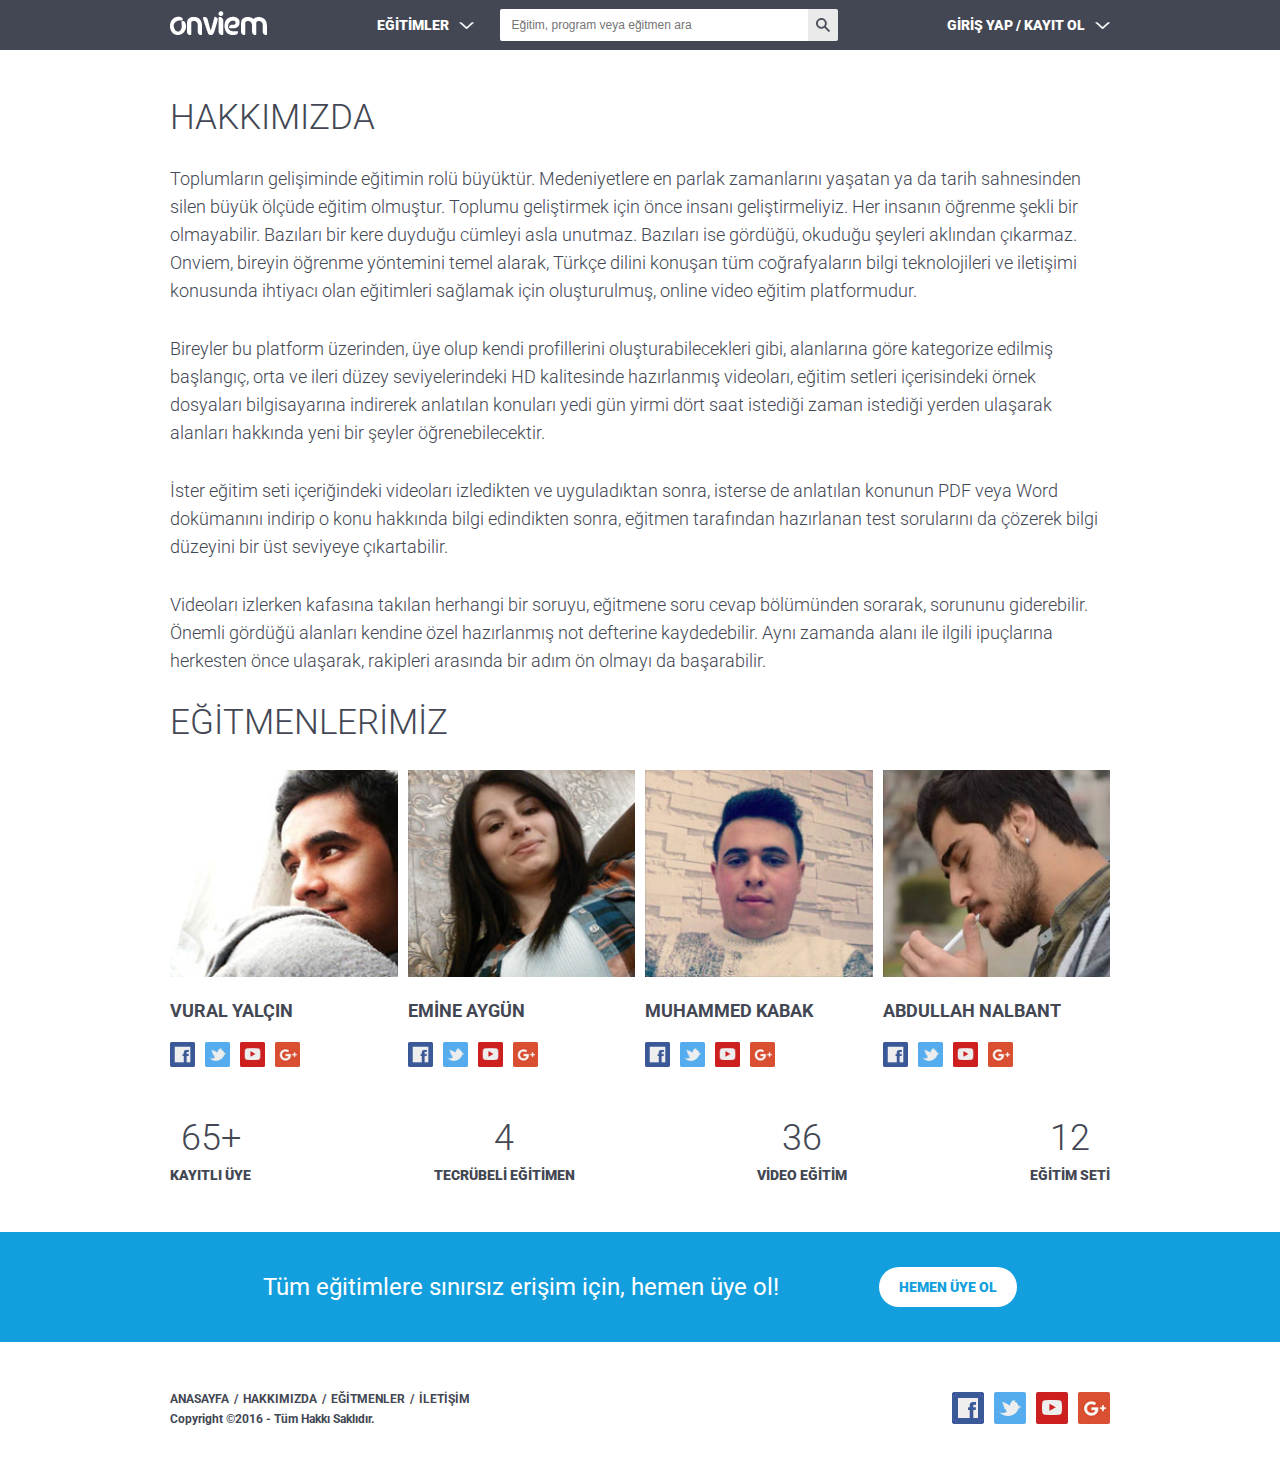
==== about.html @ bf576826 "about page development" ====
<!DOCTYPE html>
<html lang="tr">
<head>
  <meta charset="UTF-8">
  <meta http-equiv="X-UA-Compatible" content="IE=edge">
  <meta name="viewport" content="width=device-width, initial-scale=1, maximum-scale=1, user-scalable=no">
  <title>Hakkımızda - Onviem E-Learning</title>
  <link rel="preconnect" href="https://fonts.googleapis.com">
  <link rel="preconnect" href="https://fonts.gstatic.com" crossorigin>
  <link rel="stylesheet" href="assets/styles/normalize.css">
  <link href="https://fonts.googleapis.com/css2?family=Roboto:wght@300;400;700;900&display=swap" rel="stylesheet">
  <link rel="stylesheet" href="assets/styles/app.css">
</head>
<body>
  <header class="header">
    <div class="container">
      <button type="button" class="header__button-mobile-navigation">
        <span></span>
        <span></span>
        <span></span>
      </button>

      <div class="header__logo">
        <a href="index.html" class="header__logo-link">
          <img src="assets/images/onviem-logo.png" alt="Onviem" width="97" height="24" class="header__logo-image">
        </a>
      </div>

      <button type="button" class="header__button header__button-navigation">EĞİTİMLER</button>

      <div class="header__search js-container-search">
        <form method="POST" onsubmit="return false" novalidate class="header__search-form">
          <label for="query" class="header__search-label">
            <input type="text" id="query" name="query" placeholder="Eğitim, program veya eğitmen ara" class="header__search-input">
            <button type="submit" class="header__search-button">ARA</button>
          </label>
        </form>
      </div>

      <div class="header__user">
        <button type="button" class="header__button header__button-login">GİRİŞ YAP / KAYIT OL</button>
      </div>

      <button type="button" class="header__button-mobile-search js-button-mobile-search"></button>
    </div>
  </header>

  <main class="sub-page">
    <div class="container">
      <h1 class="sub-page__title">HAKKIMIZDA</h1>
      <div class="sub-page__content">
        <p>Toplumların gelişiminde eğitimin rolü büyüktür. Medeniyetlere en parlak zamanlarını yaşatan ya da tarih sahnesinden silen büyük ölçüde eğitim olmuştur. Toplumu geliştirmek için önce insanı geliştirmeliyiz. Her insanın öğrenme şekli bir olmayabilir. Bazıları bir kere duyduğu cümleyi asla unutmaz. Bazıları ise gördüğü, okuduğu şeyleri aklından çıkarmaz. Onviem, bireyin öğrenme yöntemini temel alarak, Türkçe dilini konuşan tüm coğrafyaların bilgi teknolojileri ve iletişimi konusunda ihtiyacı olan eğitimleri sağlamak için oluşturulmuş, online video eğitim platformudur.</p>
        <p>Bireyler bu platform üzerinden, üye olup kendi profillerini oluşturabilecekleri gibi, alanlarına göre kategorize edilmiş başlangıç, orta ve ileri düzey seviyelerindeki HD kalitesinde hazırlanmış videoları, eğitim setleri içerisindeki örnek dosyaları bilgisayarına indirerek anlatılan konuları yedi gün yirmi dört saat istediği zaman istediği yerden ulaşarak alanları hakkında yeni bir şeyler öğrenebilecektir.</p>
        <p>İster eğitim seti içeriğindeki videoları izledikten ve uyguladıktan sonra, isterse de anlatılan konunun PDF veya Word dokümanını indirip o konu hakkında bilgi edindikten sonra, eğitmen tarafından hazırlanan test sorularını da çözerek bilgi düzeyini bir üst seviyeye çıkartabilir.</p>
        <p>Videoları izlerken kafasına takılan herhangi bir soruyu, eğitmene soru cevap bölümünden sorarak, sorununu giderebilir. Önemli gördüğü alanları kendine özel hazırlanmış not defterine kaydedebilir. Aynı zamanda alanı ile ilgili ipuçlarına herkesten önce ulaşarak, rakipleri arasında bir adım ön olmayı da başarabilir.</p>
      </div>

      <h2 class="sub-page__title">EĞİTMENLERİMİZ</h2>
      <div class="trainers">
        <div class="trainers__item">
          <picture class="trainers__picture">
            <img src="assets/images/author/vural-yalcin-large.jpg" alt="Vural Yalçın" class="trainers__photo">
          </picture>
          <h3 class="trainers__name">VURAL YALÇIN</h3>
          <div class="trainers__social">
            <a href="index.html" class="trainers__social-link">
              <img src="assets/images/icons/icon-facebook.jpg" alt="Facebook" width="25" height="25">
            </a>

            <a href="index.html" class="trainers__social-link">
              <img src="assets/images/icons/icon-twitter.jpg" alt="Twiiter" width="25" height="25">
            </a>

            <a href="index.html" class="trainers__social-link">
              <img src="assets/images/icons/icon-youtube.jpg" alt="YouTube" width="25" height="25">
            </a>

            <a href="index.html" class="trainers__social-link">
              <img src="assets/images/icons/icon-google-plus.jpg" alt="Google Plus" width="25" height="25">
            </a>
          </div>
        </div>

        <div class="trainers__item">
          <picture class="trainers__picture">
            <img src="assets/images/author/emine-aygun-large.jpg" alt="Emine Aygün" class="trainers__photo">
          </picture>
          <h3 class="trainers__name">EMİNE AYGÜN</h3>
          <div class="trainers__social">
            <a href="index.html" class="trainers__social-link">
              <img src="assets/images/icons/icon-facebook.jpg" alt="Facebook" width="25" height="25">
            </a>

            <a href="index.html" class="trainers__social-link">
              <img src="assets/images/icons/icon-twitter.jpg" alt="Twiiter" width="25" height="25">
            </a>

            <a href="index.html" class="trainers__social-link">
              <img src="assets/images/icons/icon-youtube.jpg" alt="YouTube" width="25" height="25">
            </a>

            <a href="index.html" class="trainers__social-link">
              <img src="assets/images/icons/icon-google-plus.jpg" alt="Google Plus" width="25" height="25">
            </a>
          </div>
        </div>

        <div class="trainers__item">
          <picture class="trainers__picture">
            <img src="assets/images/author/muhammed-kabak-large.jpg" alt="Muhammed Kabak" class="trainers__photo">
          </picture>
          <h3 class="trainers__name">MUHAMMED KABAK</h3>
          <div class="trainers__social">
            <a href="index.html" class="trainers__social-link">
              <img src="assets/images/icons/icon-facebook.jpg" alt="Facebook" width="25" height="25">
            </a>

            <a href="index.html" class="trainers__social-link">
              <img src="assets/images/icons/icon-twitter.jpg" alt="Twiiter" width="25" height="25">
            </a>

            <a href="index.html" class="trainers__social-link">
              <img src="assets/images/icons/icon-youtube.jpg" alt="YouTube" width="25" height="25">
            </a>

            <a href="index.html" class="trainers__social-link">
              <img src="assets/images/icons/icon-google-plus.jpg" alt="Google Plus" width="25" height="25">
            </a>
          </div>
        </div>

        <div class="trainers__item">
          <picture class="trainers__picture">
            <img src="assets/images/author/abdullah-nalbant-large.jpg" alt="Abdullah Nalbant" class="trainers__photo">
          </picture>
          <h3 class="trainers__name">ABDULLAH NALBANT</h3>
          <div class="trainers__social">
            <a href="index.html" class="trainers__social-link">
              <img src="assets/images/icons/icon-facebook.jpg" alt="Facebook" width="25" height="25">
            </a>

            <a href="index.html" class="trainers__social-link">
              <img src="assets/images/icons/icon-twitter.jpg" alt="Twiiter" width="25" height="25">
            </a>

            <a href="index.html" class="trainers__social-link">
              <img src="assets/images/icons/icon-youtube.jpg" alt="YouTube" width="25" height="25">
            </a>

            <a href="index.html" class="trainers__social-link">
              <img src="assets/images/icons/icon-google-plus.jpg" alt="Google Plus" width="25" height="25">
            </a>
          </div>
        </div>
      </div>
    </div>
  </main>

  <section class="statistics">
    <div class="container">
      <div class="statistics__item">
        <h5 class="statistics__title">65+</h5>
        <p class="statistics__text">KAYITLI ÜYE</p>
      </div>

      <div class="statistics__item">
        <h5 class="statistics__title">4</h5>
        <p class="statistics__text">TECRÜBELİ EĞİTİMEN</p>
      </div>

      <div class="statistics__item">
        <h5 class="statistics__title">36</h5>
        <p class="statistics__text">VİDEO EĞİTİM</p>
      </div>

      <div class="statistics__item">
        <h5 class="statistics__title">12</h5>
        <p class="statistics__text">EĞİTİM SETİ</p>
      </div>
    </div>
  </section>

  <section class="register-banner">
    <div class="container">
      <h5 class="register-banner__title">Tüm eğitimlere sınırsız erişim için, hemen üye ol!</h5>
      <a href="index.html" class="register-banner__button">HEMEN ÜYE OL</a>
    </div>
  </section>

  <footer class="footer">
    <div class="container">
      <div class="footer__left">
        <div class="footer__links">
          <a href="index.html" class="footer__link">ANASAYFA</a>
          <span class="footer__separator">/</span>
          <a href="about.html" class="footer__link">HAKKIMIZDA</a>
          <span class="footer__separator">/</span>
          <a href="index.html" class="footer__link">EĞİTMENLER</a>
          <span class="footer__separator">/</span>
          <a href="contact.html" class="footer__link">İLETİŞİM</a>
        </div>

        <small class="footer__copyright-text">Copyright &copy;2016 - Tüm Hakkı Saklıdır.</small>
      </div>

      <div class="footer__social">
        <a href="index.html" class="footer__social-link">
          <img src="assets/images/icons/icon-facebook.jpg" alt="Facebook" width="32" height="32">
        </a>

        <a href="index.html" class="footer__social-link">
          <img src="assets/images/icons/icon-twitter.jpg" alt="Twitter" width="32" height="32">
        </a>

        <a href="index.html" class="footer__social-link" width="32" height="32">
          <img src="assets/images/icons/icon-youtube.jpg" alt="YouTube" width="32" height="32">
        </a>

        <a href="index.html" class="footer__social-link">
          <img src="assets/images/icons/icon-google-plus.jpg" alt="Google Plus" width="32" height="32">
        </a>
      </div>
    </div>
  </footer>

  <script src="assets/scripts/jquery.min.js"></script>
  <script src="assets/scripts/app.js"></script>
</body>
</html>
---- assets/styles/app.css ----
*,
*::before,
*::after {
  box-sizing: border-box;
}

html,
body {
  margin: 0;
  padding: 0;
  color: #000;
  line-height: 1;
  font-size: 16px;
  font-family: "Roboto", sans-serif;
}

:focus {
  outline: none;
}

.container {
  width: 100%;
  max-width: 970px;
  margin-left: auto;
  margin-right: auto;
  padding-left: 15px;
  padding-right: 15px;
}

/* Header */
.header {
  height: 50px;
  background-color: #434753;
}

.header .container {
  display: flex;
  align-items: center;
  justify-content: space-between;
  height: 100%;
}

.header__logo {
  position: relative;
  top: -1px;
  margin-right: auto;
}

.header__button {
  display: inline-block;
  padding-right: 25px;
  border: 0;
  background: transparent url("../images/icons/icon-arrow-down.png") no-repeat right center;
  color: #fff;
  font-size: 14px;
  font-weight: 900;
  cursor: pointer;
}

.header__search {
  margin-left: 26px;
}

.header__search-form,
.header__search-label {
  height: 100%;
}

.header__search-label {
  display: flex;
}

.header__search-input {
  width: 308px;
  padding: 9px 12px;
  border: 0;
  background-color: #fff;
  border-radius: 2px 0 0 2px;
  font-family: "Arial", sans-serif;
  font-size: 12px;
  line-height: 14px;
  color: #434753;
}

.header__search-input:placeholder-shown {
  color: #434753;
}

.header__search-button {
  border: 0;
  height: 32px;
  width: 30px;
  text-indent: -9999px;
  border-radius: 0 2px 2px 0;
  background: #eaeaea url("../images/icons/icon-search.png") no-repeat center center;
  cursor: pointer;
}

.header__user {
  margin-left: auto;
}

.header__button-mobile-navigation {
  display: none;
  padding: 0;
  border: 0;
  margin-right: 10px;
  cursor: pointer;
  background: transparent;
}

.header__button-mobile-navigation span {
  display: block;
  width: 25px;
  height: 3px;
  background-color: #fff;
  border-radius: 3px;
}

.header__button-mobile-navigation span + span {
  margin-top: 3px;
}

.header__button-mobile-search {
  display: none;
  width: 35px;
  height: 30px;
  background: #fff url("../images/icons/icon-search.png") no-repeat center center;
  cursor: pointer;
  border: 0;
  border-radius: 2px;
}

.header__button-mobile-search.is-active {
  background-image: url("../images/icons/icon-close.png");
  background-size: 22px;
}

@media (max-width: 768px) {
  .header__user,
  .header__button-navigation,
  .header__button-login,
  .header__search {
    display: none;
  }

  .header__button-mobile-navigation,
  .header__button-mobile-search {
    display: inline-block;
  }

  .header__search.is-active {
    display: block;
    position: absolute;
    z-index: 3;
    left: 0;
    top: 50px;
    width: 100%;
    margin-left: 0;
    background-color: #fff;
    border-bottom: 1px solid #ddd;
  }

  .header__search-input {
    width: 100%;
    padding-top: 15px;
    padding-bottom: 15px;
    font-size: 14px;
  }

  .header__search-button {
    width: 55px;
    height: 47px;
    background: #139fdd url("../images/icons/icon-search-white.png") no-repeat center center;
  }
}

/* Hero */
.hero {
  position: relative;
  background: url("../images/background-hero.jpg") no-repeat center top;
}

@media (max-width: 768px) {
  .hero {
    background-position: right;
  }
}

.hero__picture {
  position: absolute;
  z-index: 1;
  left: 50%;
  top: 0;
  width: 100%;
  max-width: 1200px;
  transform: translateX(-50%);
}

.hero__image {
  width: 100%;
  object-fit: cover;
}

.hero .container {
  position: relative;
  z-index: 2;
  display: flex;
  justify-content: center;
  flex-direction: column;
  height: 380px;
}

.hero__content {
  display: block;
  max-width: 370px;
  padding: 30px;
  border-radius: 2px;
  background-color: rgba(255, 255, 255, .5);
}

.hero__title {
  margin: 0 0 30px 0;
  font-size: 22px;
  font-weight: 900;
  color: #000;
}

.hero__description {
  margin: 0 0 30px 0;
  font-size: 16px;
  line-height: 22px;
  color: #000;
}

.hero__button {
  display: inline-block;
  padding: 15px 20px;
  color: #fff;
  font-size: 14px;
  font-weight: 900; 
  text-decoration: none;
  border-radius: 25px;
  background-color: #139fdd;
  border: 1px solid transparent;
}

.hero__button:hover {
  color: #139fdd;
  background-color: #fff;
  border-color: #139fdd;
  transition: all 250ms;
}

/* Properties */
.properties__wrapper {
  display: flex;
  padding-top: 50px;
  padding-bottom: 50px;
  margin-left: -15px;
  margin-right: -15px;
}

.properties__item {
  width: calc(100% / 3);
  padding-right: 15px;
  padding-left: 15px;
  text-align: center;
}

.properties__title {
  color: #434753;
  font-size: 14px;
  font-weight: 900;
}

.properties__description {
  font-size: 14px;
  line-height: 22px;
  color: #434753;
}

@media (max-width: 768px) {
  .properties__wrapper {
    flex-direction: column;
  }

  .properties__item {
    width: 100%;
  }

  .properties__item + .properties__item {
    margin-top: 25px;
  }
}

/* Lessons */
.lessons {
  background-color: #f4f4f4;
}

.lessons .container {
  padding-top: 50px;
  padding-bottom: 50px;
}

.lessons__section-title {
  margin: 0 0 30px 0;
  padding: 0;
  color: #434753;
  font-size: 18px;
  font-weight: 700;
}

.lessons__wrapper {
  display: flex;
  flex-wrap: wrap;
  margin-right: -15px;
  margin-left: -15px;
}

.lessons__item {
  width: 25%;
  padding-right: 15px;
  padding-left: 15px;
  margin-bottom: 30px;
}

@media (max-width: 927px) {
  .lessons__item {
    width: calc(100% / 3);
  }
}

@media (max-width: 697px) {
  .lessons__item {
    width: 50%;
  }
}

@media (max-width: 480px) {
  .lessons__item {
    width: 100%;
  }

  .lessons__item:last-child {
    margin-bottom: 0;
  }
}

.lesssons__link-image,
.lessons__link-title,
.lessons__link-author {
  display: block;
  position: relative;
  text-decoration: none;
}

.lesssons__link-image,
.lessons__link-title {
  margin-bottom: 15px;
}

.lessons__image {
  width: 100%;
  height: auto;
}

.lessons__link-title {
  color: #434753;
  font-size: 17px;
  font-weight: 700;
}

.lessons__author-image {
  vertical-align: middle;
  border-radius: 100%;
  margin-right: 5px;
}

.lessons__author-name {
  color: #444;
  font-size: 14px;
  font-weight: 300;
}

/* Statistics */
.statistics .container {
  display: flex;
  justify-content: space-between;
  padding-top: 50px;
  padding-bottom: 50px;
}

@media (max-width: 768px) {
  .statistics .container {
    flex-wrap: wrap;
    padding-bottom: 30px;
  }
}

.statistics__item {
  text-align: center;
}

@media (max-width: 768px) {
  .statistics__item {
    width: 50%;
    margin-bottom: 20px;
  }
}

.statistics__title {
  margin: 0 0 12px 0;
  padding: 0;
  color: #434753;
  font-weight: 300;
  font-size: 36px;
}

.statistics__text {
  margin: 0;
  padding: 0;
  color: #434753;
  font-size: 14px;
  font-weight: 900;
}

.register-banner {
  padding-top: 35px;
  padding-bottom: 35px;
  background-color: #139fdd;
}

.register-banner .container {
  display: flex;
  justify-content: center;
  align-items: center;
}

@media (max-width: 768px) {
  .register-banner .container {
    flex-direction: column;
  }
}

.register-banner__title {
  margin: 0;
  padding: 0;
  color: #fff;
  font-size: 24px;
  font-weight: 400;
}

@media (max-width: 768px) {
  .register-banner__title {
    margin-bottom: 15px;
    text-align: center;
    line-height: 32px;
  }
}

.register-banner__button {
  display: inline-flex;
  align-items: center;
  justify-content: center;
  margin-left: 100px;
  width: 138px;
  height: 40px;
  color: #139fdd;
  font-size: 14px;
  font-weight: 900;
  border-radius: 20px;
  text-decoration: none;
  background-color: #fff;
}

@media (max-width: 768px) {
  .register-banner__button {
    margin-left: 0;
  }
}

/* Sub Page */
.sub-page {
  padding-top: 50px;
}

.sub-page__title {
  padding: 0;
  margin: 0 0 30px 0;
  color: #434753;
  font-size: 35px;
  font-weight: 300;
}

.sub-page__content p {
  margin-bottom: 30px;
  font-size: 18px;
  line-height: 28px;
  font-weight: 300;
  color: #434753;
}

/* Trainers */
.trainers {
  display: flex;
  margin-right: -5px;
  margin-left: -5px;
}

.trainers__item {
  width: 25%;
  padding-left: 5px;
  padding-right: 5px;
}

.trainers__picture {
  position: relative;
  display: block;
  margin-bottom: 22px;
}

.trainers__photo {
  width: 100%;
  height: auto;
}

.trainers__name {
  margin: 0 0 22px 0;
  color: #434753;
  font-size: 18px;
  font-weight: 700;
}

.trainers__social {
  display: flex;
}

.trainers__social-link {
  display: inline-block;
  text-decoration: none;
}

.trainers__social-link + .trainers__social-link {
  margin-left: 10px;
}

/* Footer */
.footer .container {
  display: flex;
  align-items: center;
  justify-content: space-between;
  padding-top: 50px;
  padding-bottom: 50px;
}

@media (max-width: 768px) {
  .footer .container {
    flex-direction: column;
  }
}

.footer__links {
  display: flex;
  align-items: center;
  margin-bottom: 5px;
}

.footer__link {
  text-decoration: none;
}

.footer__link,
.footer__separator,
.footer__copyright-text {
  color: #434753;
  font-size: 12px;
  font-weight: 700;
}

@media (max-width: 768px) {
  .footer__copyright-text {
    display: block;
    margin-top: 10px;
    text-align: center;
  }
}

.footer__separator {
  display: inline-block;
  margin-right: 5px;
  margin-left: 5px;
}

.footer__social {
  display: flex;
  align-items: center;
}

@media (max-width: 768px) {
  .footer__social {
    margin-top: 30px;
  }
}

.footer__social-link {
  text-decoration: none;
}

.footer__social-link + .footer__social-link {
  margin-left: 10px;
}
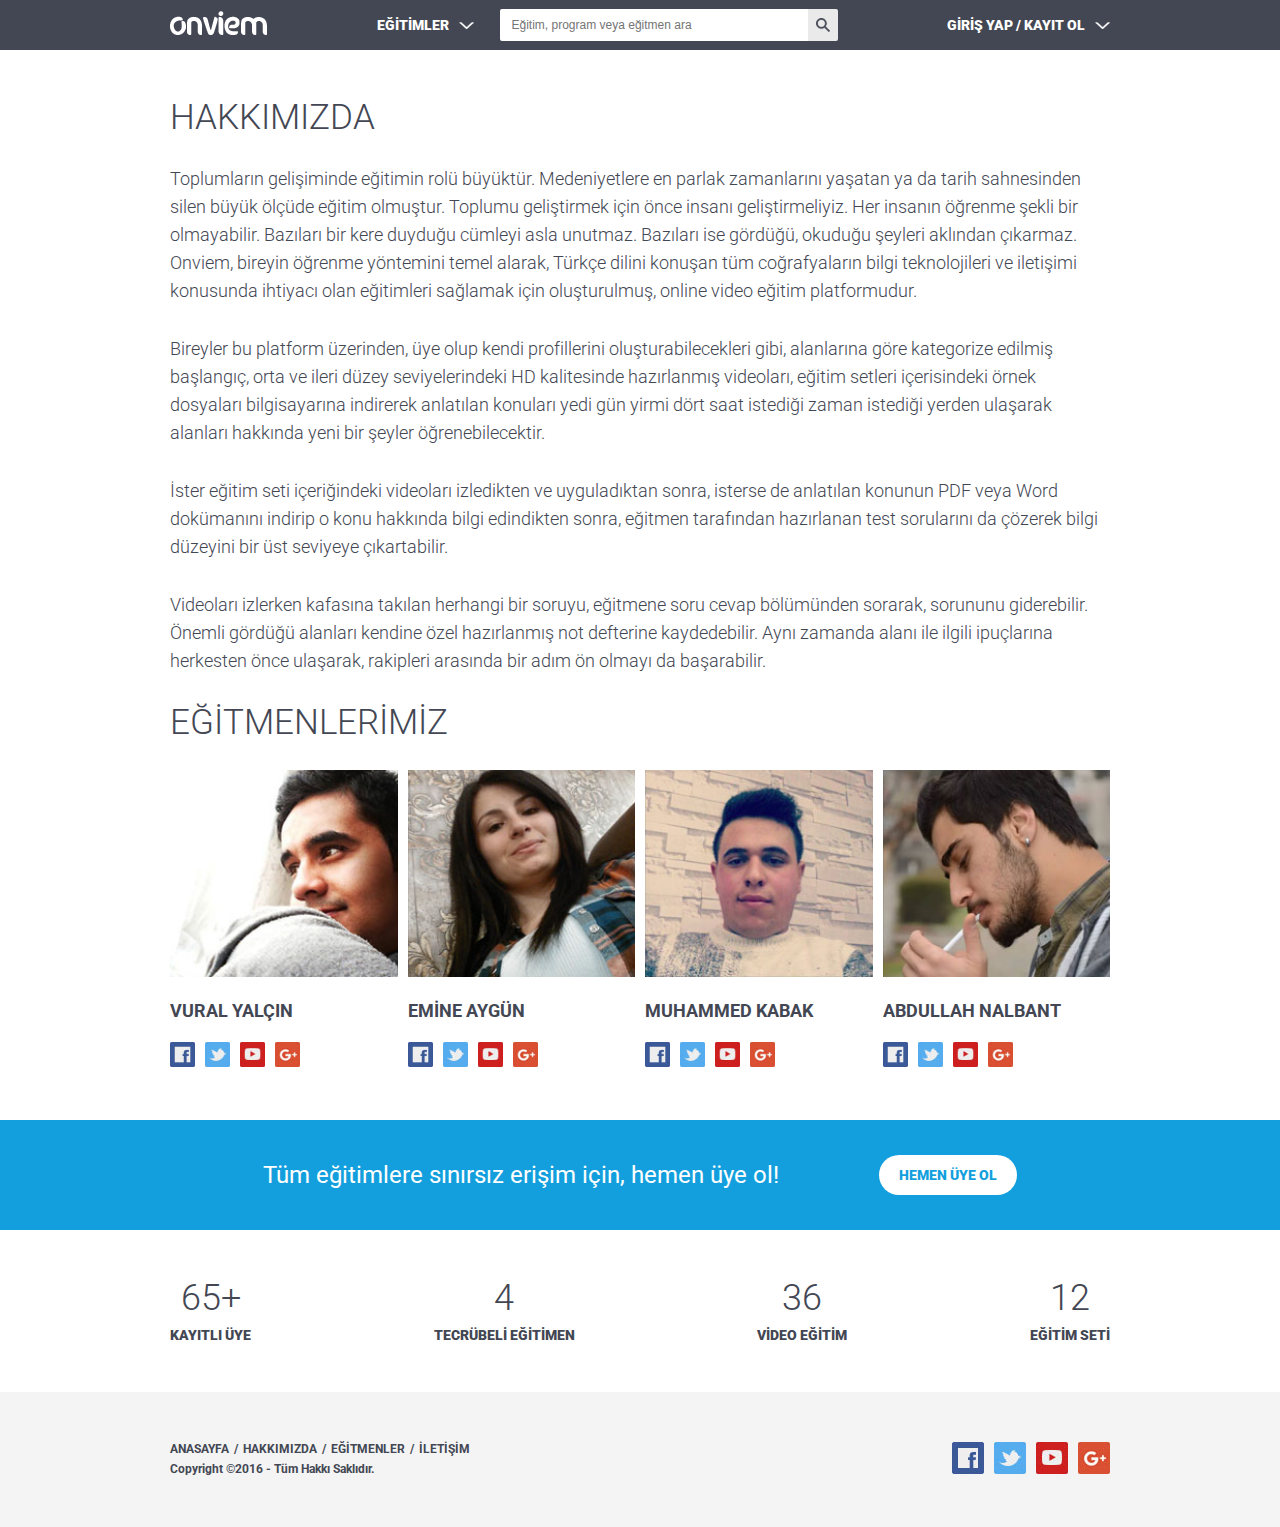
==== commit 5cf550d3: "about page mobile development" ====
--- a/about.html
+++ b/about.html
@@ -28,7 +28,7 @@
 
       <button type="button" class="header__button header__button-navigation">EĞİTİMLER</button>
 
-      <div class="header__search js-container-search">
+      <div class="header__search" id="search-container">
         <form method="POST" onsubmit="return false" novalidate class="header__search-form">
           <label for="query" class="header__search-label">
             <input type="text" id="query" name="query" placeholder="Eğitim, program veya eğitmen ara" class="header__search-input">
@@ -41,7 +41,7 @@
         <button type="button" class="header__button header__button-login">GİRİŞ YAP / KAYIT OL</button>
       </div>
 
-      <button type="button" class="header__button-mobile-search js-button-mobile-search"></button>
+      <button type="button" class="header__button-mobile-search" id="button-mobile-search"></button>
     </div>
   </header>
 
@@ -156,6 +156,13 @@
     </div>
   </main>
 
+  <section class="register-banner">
+    <div class="container">
+      <h5 class="register-banner__title">Tüm eğitimlere sınırsız erişim için, hemen üye ol!</h5>
+      <a href="index.html" class="register-banner__button">HEMEN ÜYE OL</a>
+    </div>
+  </section>
+
   <section class="statistics">
     <div class="container">
       <div class="statistics__item">
@@ -177,13 +184,6 @@
         <h5 class="statistics__title">12</h5>
         <p class="statistics__text">EĞİTİM SETİ</p>
       </div>
-    </div>
-  </section>
-
-  <section class="register-banner">
-    <div class="container">
-      <h5 class="register-banner__title">Tüm eğitimlere sınırsız erişim için, hemen üye ol!</h5>
-      <a href="index.html" class="register-banner__button">HEMEN ÜYE OL</a>
     </div>
   </section>
 
--- a/assets/styles/app.css
+++ b/assets/styles/app.css
@@ -484,6 +484,7 @@
 /* Sub Page */
 .sub-page {
   padding-top: 50px;
+  padding-bottom: 50px;
 }
 
 .sub-page__title {
@@ -505,8 +506,15 @@
 /* Trainers */
 .trainers {
   display: flex;
+  flex-wrap: wrap;
   margin-right: -5px;
   margin-left: -5px;
+}
+
+@media (max-width: 778px) {
+  .trainers {
+    margin-bottom: -20px;
+  }
 }
 
 .trainers__item {
@@ -515,6 +523,13 @@
   padding-right: 5px;
 }
 
+@media (max-width: 778px) {
+  .trainers__item {
+    width: 50%;
+    margin-bottom: 20px;
+  }
+}
+
 .trainers__picture {
   position: relative;
   display: block;
@@ -547,6 +562,10 @@
 }
 
 /* Footer */
+.footer {
+  background-color: #f4f4f4;
+}
+
 .footer .container {
   display: flex;
   align-items: center;
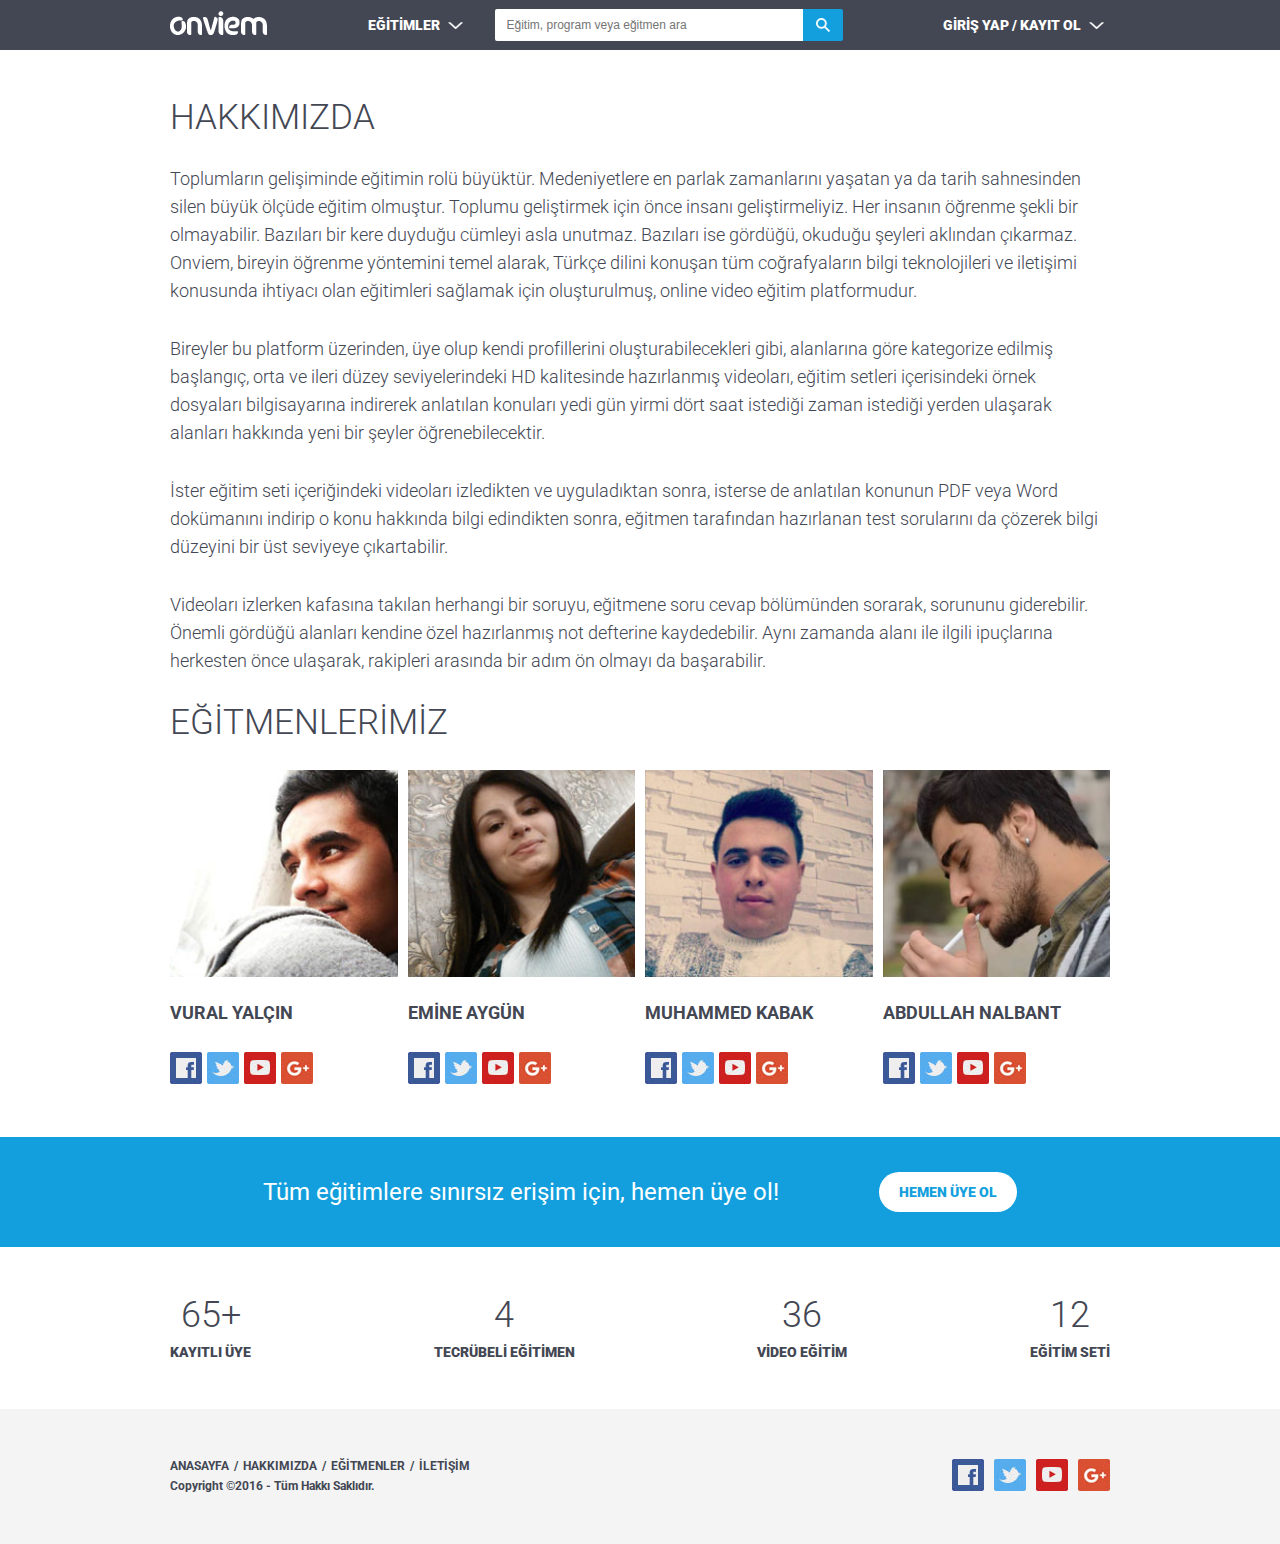
==== commit 53ab8c22: "icons for sprite" ====
--- a/about.html
+++ b/about.html
@@ -4,7 +4,7 @@
   <meta charset="UTF-8">
   <meta http-equiv="X-UA-Compatible" content="IE=edge">
   <meta name="viewport" content="width=device-width, initial-scale=1, maximum-scale=1, user-scalable=no">
-  <title>Hakkımızda - Onviem E-Learning</title>
+  <title>Hakkımızda - Onviem</title>
   <link rel="preconnect" href="https://fonts.googleapis.com">
   <link rel="preconnect" href="https://fonts.gstatic.com" crossorigin>
   <link rel="stylesheet" href="assets/styles/normalize.css">
@@ -22,26 +22,37 @@
 
       <div class="header__logo">
         <a href="index.html" class="header__logo-link">
-          <img src="assets/images/onviem-logo.png" alt="Onviem" width="97" height="24" class="header__logo-image">
-        </a>
-      </div>
-
-      <button type="button" class="header__button header__button-navigation">EĞİTİMLER</button>
+          <span class="icon icon-logo"></span>
+        </a>
+      </div>
+
+      <button type="button" class="header__button header__button-navigation">
+        EĞİTİMLER
+        <span class="icon icon-arrow-down"></span>
+      </button>
 
       <div class="header__search" id="search-container">
         <form method="POST" onsubmit="return false" novalidate class="header__search-form">
           <label for="query" class="header__search-label">
             <input type="text" id="query" name="query" placeholder="Eğitim, program veya eğitmen ara" class="header__search-input">
-            <button type="submit" class="header__search-button">ARA</button>
+            <button type="submit" class="header__search-button">
+              <span class="icon icon-search"></span>
+            </button>
           </label>
         </form>
       </div>
 
       <div class="header__user">
-        <button type="button" class="header__button header__button-login">GİRİŞ YAP / KAYIT OL</button>
-      </div>
-
-      <button type="button" class="header__button-mobile-search" id="button-mobile-search"></button>
+        <button type="button" class="header__button header__button-login">
+          GİRİŞ YAP / KAYIT OL
+          <span class="icon icon-arrow-down"></span>
+        </button>
+      </div>
+
+      <button type="button" class="header__button-mobile-search" id="button-mobile-search">
+        <span class="icon icon-search"></span>
+        <span class="icon icon-close"></span>
+      </button>
     </div>
   </header>
 
@@ -64,19 +75,19 @@
           <h3 class="trainers__name">VURAL YALÇIN</h3>
           <div class="trainers__social">
             <a href="index.html" class="trainers__social-link">
-              <img src="assets/images/icons/icon-facebook.jpg" alt="Facebook" width="25" height="25">
-            </a>
-
-            <a href="index.html" class="trainers__social-link">
-              <img src="assets/images/icons/icon-twitter.jpg" alt="Twiiter" width="25" height="25">
-            </a>
-
-            <a href="index.html" class="trainers__social-link">
-              <img src="assets/images/icons/icon-youtube.jpg" alt="YouTube" width="25" height="25">
-            </a>
-
-            <a href="index.html" class="trainers__social-link">
-              <img src="assets/images/icons/icon-google-plus.jpg" alt="Google Plus" width="25" height="25">
+              <span class="icon icon-facebook"></span>
+            </a>
+
+            <a href="index.html" class="trainers__social-link">
+              <span class="icon icon-twitter"></span>
+            </a>
+
+            <a href="index.html" class="trainers__social-link">
+              <span class="icon icon-youtube"></span>
+            </a>
+
+            <a href="index.html" class="trainers__social-link">
+              <span class="icon icon-google-plus"></span>
             </a>
           </div>
         </div>
@@ -88,19 +99,19 @@
           <h3 class="trainers__name">EMİNE AYGÜN</h3>
           <div class="trainers__social">
             <a href="index.html" class="trainers__social-link">
-              <img src="assets/images/icons/icon-facebook.jpg" alt="Facebook" width="25" height="25">
-            </a>
-
-            <a href="index.html" class="trainers__social-link">
-              <img src="assets/images/icons/icon-twitter.jpg" alt="Twiiter" width="25" height="25">
-            </a>
-
-            <a href="index.html" class="trainers__social-link">
-              <img src="assets/images/icons/icon-youtube.jpg" alt="YouTube" width="25" height="25">
-            </a>
-
-            <a href="index.html" class="trainers__social-link">
-              <img src="assets/images/icons/icon-google-plus.jpg" alt="Google Plus" width="25" height="25">
+              <span class="icon icon-facebook"></span>
+            </a>
+
+            <a href="index.html" class="trainers__social-link">
+              <span class="icon icon-twitter"></span>
+            </a>
+
+            <a href="index.html" class="trainers__social-link">
+              <span class="icon icon-youtube"></span>
+            </a>
+
+            <a href="index.html" class="trainers__social-link">
+              <span class="icon icon-google-plus"></span>
             </a>
           </div>
         </div>
@@ -112,19 +123,19 @@
           <h3 class="trainers__name">MUHAMMED KABAK</h3>
           <div class="trainers__social">
             <a href="index.html" class="trainers__social-link">
-              <img src="assets/images/icons/icon-facebook.jpg" alt="Facebook" width="25" height="25">
-            </a>
-
-            <a href="index.html" class="trainers__social-link">
-              <img src="assets/images/icons/icon-twitter.jpg" alt="Twiiter" width="25" height="25">
-            </a>
-
-            <a href="index.html" class="trainers__social-link">
-              <img src="assets/images/icons/icon-youtube.jpg" alt="YouTube" width="25" height="25">
-            </a>
-
-            <a href="index.html" class="trainers__social-link">
-              <img src="assets/images/icons/icon-google-plus.jpg" alt="Google Plus" width="25" height="25">
+              <span class="icon icon-facebook"></span>
+            </a>
+
+            <a href="index.html" class="trainers__social-link">
+              <span class="icon icon-twitter"></span>
+            </a>
+
+            <a href="index.html" class="trainers__social-link">
+              <span class="icon icon-youtube"></span>
+            </a>
+
+            <a href="index.html" class="trainers__social-link">
+              <span class="icon icon-google-plus"></span>
             </a>
           </div>
         </div>
@@ -136,19 +147,19 @@
           <h3 class="trainers__name">ABDULLAH NALBANT</h3>
           <div class="trainers__social">
             <a href="index.html" class="trainers__social-link">
-              <img src="assets/images/icons/icon-facebook.jpg" alt="Facebook" width="25" height="25">
-            </a>
-
-            <a href="index.html" class="trainers__social-link">
-              <img src="assets/images/icons/icon-twitter.jpg" alt="Twiiter" width="25" height="25">
-            </a>
-
-            <a href="index.html" class="trainers__social-link">
-              <img src="assets/images/icons/icon-youtube.jpg" alt="YouTube" width="25" height="25">
-            </a>
-
-            <a href="index.html" class="trainers__social-link">
-              <img src="assets/images/icons/icon-google-plus.jpg" alt="Google Plus" width="25" height="25">
+              <span class="icon icon-facebook"></span>
+            </a>
+
+            <a href="index.html" class="trainers__social-link">
+              <span class="icon icon-twitter"></span>
+            </a>
+
+            <a href="index.html" class="trainers__social-link">
+              <span class="icon icon-youtube"></span>
+            </a>
+
+            <a href="index.html" class="trainers__social-link">
+              <span class="icon icon-google-plus"></span>
             </a>
           </div>
         </div>
@@ -199,25 +210,21 @@
           <span class="footer__separator">/</span>
           <a href="contact.html" class="footer__link">İLETİŞİM</a>
         </div>
-
         <small class="footer__copyright-text">Copyright &copy;2016 - Tüm Hakkı Saklıdır.</small>
       </div>
 
       <div class="footer__social">
         <a href="index.html" class="footer__social-link">
-          <img src="assets/images/icons/icon-facebook.jpg" alt="Facebook" width="32" height="32">
-        </a>
-
+          <span class="icon icon-facebook"></span>
+        </a>
         <a href="index.html" class="footer__social-link">
-          <img src="assets/images/icons/icon-twitter.jpg" alt="Twitter" width="32" height="32">
-        </a>
-
+          <span class="icon icon-twitter"></span>
+        </a>
         <a href="index.html" class="footer__social-link" width="32" height="32">
-          <img src="assets/images/icons/icon-youtube.jpg" alt="YouTube" width="32" height="32">
-        </a>
-
+          <span class="icon icon-youtube"></span>
+        </a>
         <a href="index.html" class="footer__social-link">
-          <img src="assets/images/icons/icon-google-plus.jpg" alt="Google Plus" width="32" height="32">
+          <span class="icon icon-google-plus"></span>
         </a>
       </div>
     </div>
--- a/assets/styles/app.css
+++ b/assets/styles/app.css
@@ -27,6 +27,77 @@
   padding-right: 15px;
 }
 
+/* Icons */
+.icon {
+  display: inline-block;
+  background-image: url("../images/sprite.png");
+}
+
+.icon-logo {
+  width: 97px;
+  height: 24px;
+  background-position-y: -40px;
+}
+
+.icon-arrow-down {
+  width: 15px;
+  height: 7px;
+  background-position-x: -131px;
+}
+
+.icon-search {
+  width: 14px;
+  height: 14px;
+  background-position: -132px -9px;
+}
+
+.icon-close {
+  width: 14px;
+  height: 14px;
+  background-position-x: -273px;
+}
+
+.icon-notes {
+  width: 32px;
+  height: 40px;
+  background-position-x: -231px;
+}
+
+.icon-files {
+  width: 32px;
+  height: 40px;
+  background-position-x: -155px;
+}
+
+.icon-level {
+  width: 40px;
+  height: 40px;
+  background-position-x: -189px;
+}
+
+.icon-facebook {
+  width: 32px;
+  height: 32px;
+  background-position-x: -32px;
+}
+
+.icon-twitter {
+  width: 32px;
+  height: 32px;
+  background-position-x: -96px;
+}
+
+.icon-youtube {
+  width: 32px;
+  height: 32px;
+}
+
+.icon-google-plus {
+  width: 32px;
+  height: 32px;
+  background-position-x: -64px;
+}
+
 /* Header */
 .header {
   height: 50px;
@@ -47,14 +118,19 @@
 }
 
 .header__button {
-  display: inline-block;
-  padding-right: 25px;
+  display: inline-flex;
+  align-items: center;
+  justify-content: space-between;
   border: 0;
-  background: transparent url("../images/icons/icon-arrow-down.png") no-repeat right center;
+  background: transparent;
   color: #fff;
   font-size: 14px;
   font-weight: 900;
   cursor: pointer;
+}
+
+.header__button .icon {
+  margin-left: 8px;
 }
 
 .header__search {
@@ -87,12 +163,14 @@
 }
 
 .header__search-button {
+  display: inline-flex;
+  align-items: center;
+  justify-content: center;
   border: 0;
   height: 32px;
-  width: 30px;
-  text-indent: -9999px;
+  width: 40px;
   border-radius: 0 2px 2px 0;
-  background: #eaeaea url("../images/icons/icon-search.png") no-repeat center center;
+  background-color: #139fdd;
   cursor: pointer;
 }
 
@@ -125,15 +203,24 @@
   display: none;
   width: 35px;
   height: 30px;
-  background: #fff url("../images/icons/icon-search.png") no-repeat center center;
+  line-height: 32px;
+  background: #139fdd;
   cursor: pointer;
   border: 0;
   border-radius: 2px;
-}
-
-.header__button-mobile-search.is-active {
-  background-image: url("../images/icons/icon-close.png");
-  background-size: 22px;
+  overflow: hidden;
+}
+
+.header__button-mobile-search .icon:last-child {
+  display: none;
+}
+
+.header__button-mobile-search.is-active .icon:first-child {
+  display: none;
+}
+
+.header__button-mobile-search.is-active .icon:last-child {
+  display: inline-block;
 }
 
 @media (max-width: 768px) {
@@ -542,9 +629,11 @@
 }
 
 .trainers__name {
-  margin: 0 0 22px 0;
+  margin: 0 0 0 0;
+  height: 50px;
   color: #434753;
   font-size: 18px;
+  line-height: 22px;
   font-weight: 700;
 }
 
@@ -558,7 +647,95 @@
 }
 
 .trainers__social-link + .trainers__social-link {
-  margin-left: 10px;
+  margin-left: 5px;
+}
+
+/* Contact Form */
+.contact-form {
+  position: relative;
+}
+
+.contact-form__row {
+  display: flex;
+  margin: 0 -10px 30px -10px;
+}
+
+@media (max-width: 768px) {
+  .contact-form__row {
+    flex-direction: column;
+    margin-bottom: 0;
+  }
+}
+
+.contact-form__group {
+  width: 100%;
+  padding-left: 10px;
+  padding-right: 10px;
+}
+
+@media (max-width: 768px) {
+  .contact-form__group {
+    margin-bottom: 20px;
+  }
+}
+
+.contact-form__label {
+  display: block;
+  margin-bottom: 12px;
+  color: #666;
+  font-size: 14px;
+  font-weight: 900;
+}
+
+.contact-form__input,
+.contact-form__textarea {
+  width: 100%;
+  font-family: "Arial", sans-serif;
+  font-size: 13px;
+  border-radius: 20px;
+  border: 2px solid #cfcfcf;
+  -webkit-appearance: none;
+}
+
+.contact-form__input {
+  padding: 8px 16px;
+}
+
+.contact-form__input:focus,
+.contact-form__textarea:focus {
+  border-color: #44a9df;
+}
+
+.contact-form__textarea {
+  padding: 15px;
+  min-height: 200px;
+  margin-bottom: 30px;
+  resize: none;
+}
+
+.contact-form__buttons {
+  display: flex;
+}
+
+.contact-form__button {
+  width: 100%;
+  height: 40px;
+  color: #fff;
+  font-weight: 900;
+  font-size: 14px;
+  border: 0;
+  text-align: center ;
+  cursor: pointer;
+}
+
+.contact-form__button--reset {
+  background-color: #434753;
+  border-radius: 20px 0 0 20px;
+}
+
+.contact-form__button--submit {
+  background-color: #44a9df;
+  border-radius: 0 20px 20px 0;
 }
 
 /* Footer */
